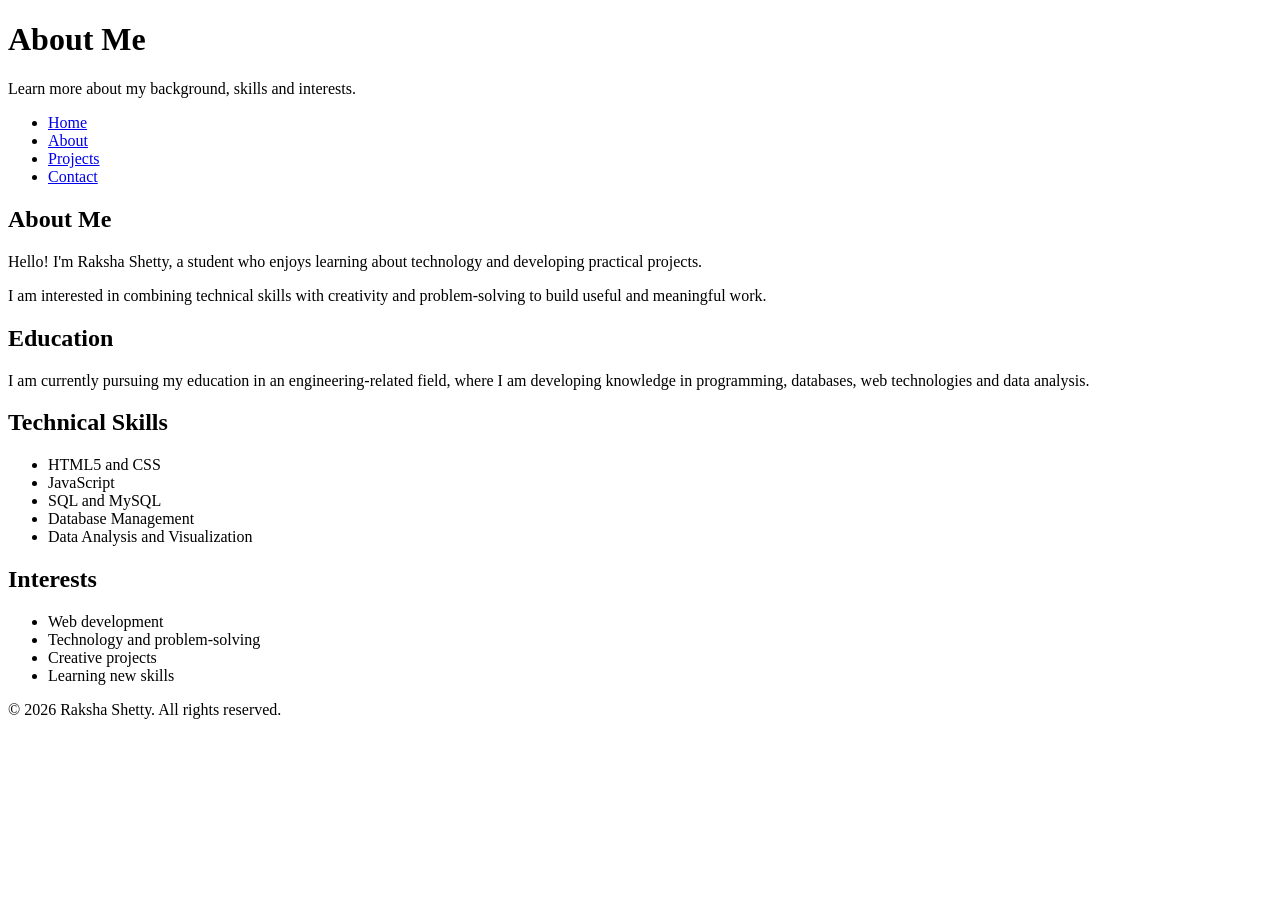
==== about.html @ a3a9cb01 "Create about.html" ====
<!DOCTYPE html>
<html lang="en">

<head>
    <meta charset="UTF-8">

    <meta name="viewport" content="width=device-width, initial-scale=1.0">

    <meta name="description"
        content="Learn more about Raksha Shetty, including her education, technical skills and areas of interest.">

    <meta name="author" content="Raksha Shetty">

    <title>About Raksha Shetty | Personal Portfolio</title>

    <link rel="stylesheet" href="css/style.css">
</head>

<body>

    <header>
        <h1>About Me</h1>
        <p>Learn more about my background, skills and interests.</p>
    </header>

    <nav aria-label="Main navigation">
        <ul>
            <li>
                <a href="index.html">Home</a>
            </li>

            <li>
                <a href="about.html" aria-current="page">About</a>
            </li>

            <li>
                <a href="projects.html">Projects</a>
            </li>

            <li>
                <a href="contact.html">Contact</a>
            </li>
        </ul>
    </nav>

    <main>

        <section aria-labelledby="about-heading">
            <h2 id="about-heading">About Me</h2>

            <p>
                Hello! I'm Raksha Shetty, a student who enjoys learning
                about technology and developing practical projects.
            </p>

            <p>
                I am interested in combining technical skills with
                creativity and problem-solving to build useful and
                meaningful work.
            </p>
        </section>


        <section aria-labelledby="education-heading">
            <h2 id="education-heading">Education</h2>

            <p>
                I am currently pursuing my education in an
                engineering-related field, where I am developing
                knowledge in programming, databases, web technologies
                and data analysis.
            </p>
        </section>


        <section aria-labelledby="skills-heading">
            <h2 id="skills-heading">Technical Skills</h2>

            <ul>
                <li>HTML5 and CSS</li>
                <li>JavaScript</li>
                <li>SQL and MySQL</li>
                <li>Database Management</li>
                <li>Data Analysis and Visualization</li>
            </ul>
        </section>


        <section aria-labelledby="interests-heading">
            <h2 id="interests-heading">Interests</h2>

            <ul>
                <li>Web development</li>
                <li>Technology and problem-solving</li>
                <li>Creative projects</li>
                <li>Learning new skills</li>
            </ul>
        </section>

    </main>

    <footer>
        <p>&copy; 2026 Raksha Shetty. All rights reserved.</p>
    </footer>

</body>

</html>
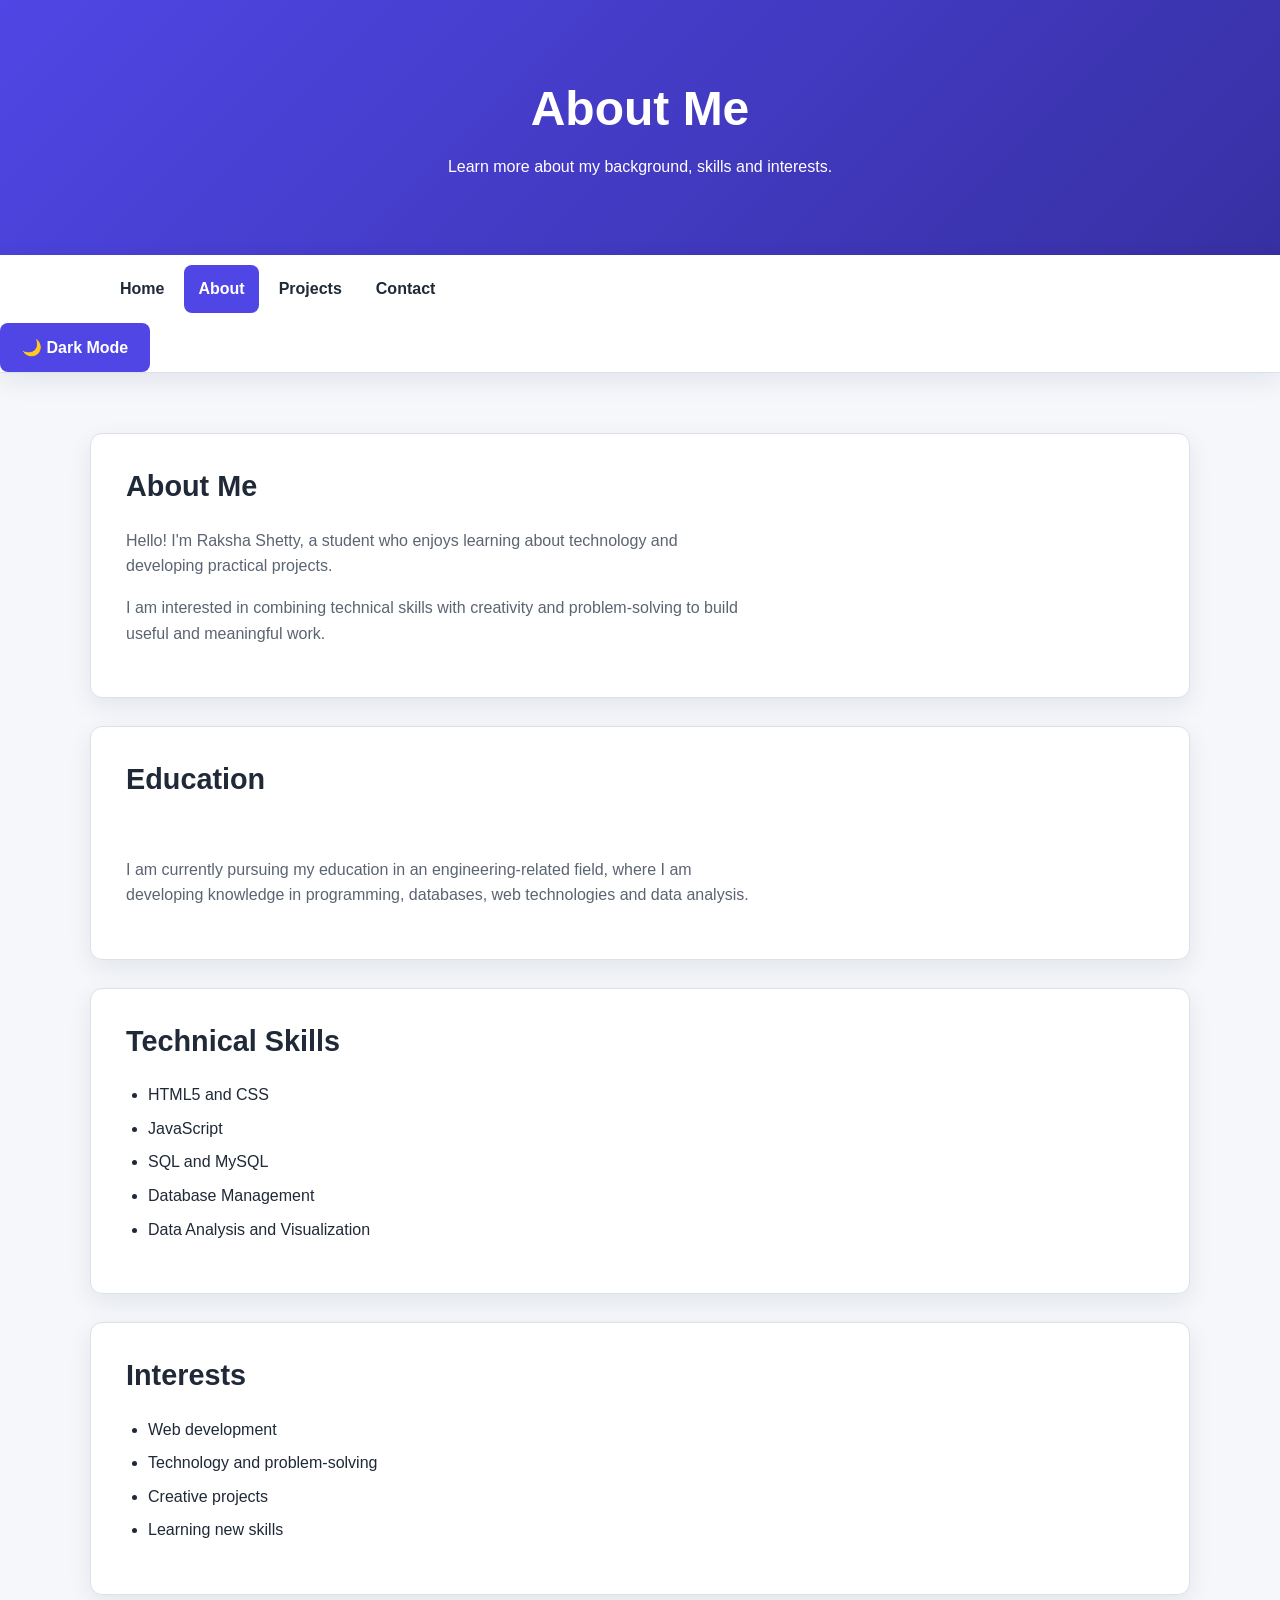
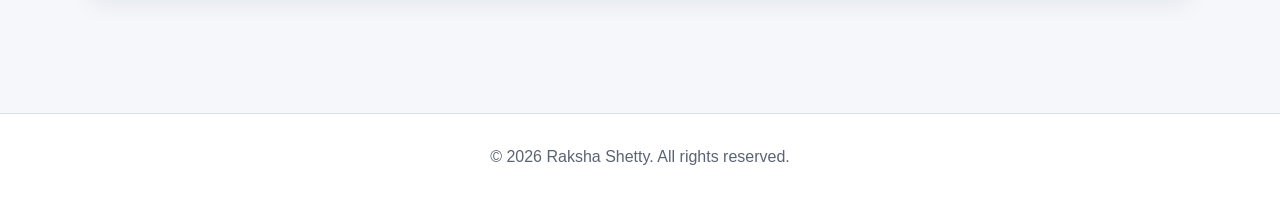
==== commit 7927b38f: "Update about.html" ====
--- a/about.html
+++ b/about.html
@@ -41,6 +41,12 @@
                 <a href="contact.html">Contact</a>
             </li>
         </ul>
+        <button
+    type="button"
+    id="theme-toggle"
+    aria-label="Switch to dark mode">
+    🌙 Dark Mode
+</button>
     </nav>
 
     <main>
@@ -102,7 +108,7 @@
     <footer>
         <p>&copy; 2026 Raksha Shetty. All rights reserved.</p>
     </footer>
-
+<script src="script.js"></script>
 </body>
 
 </html>
--- a/css/style.css
+++ b/css/style.css
@@ -0,0 +1,576 @@
+/* =========================================================
+   PERSONAL PORTFOLIO
+   Advanced CSS3 & Responsive Architecture
+   ========================================================= */
+
+
+/* =========================================================
+   1. CSS VARIABLES
+   ========================================================= */
+
+:root {
+    --background: #f5f7fb;
+    --surface: #ffffff;
+    --surface-alt: #eef2f7;
+
+    --text: #1f2937;
+    --text-light: #5b6472;
+
+    --primary: #4f46e5;
+    --primary-dark: #3730a3;
+
+    --border: #dbe1e8;
+
+    --shadow: 0 8px 24px rgba(15, 23, 42, 0.08);
+    --shadow-hover: 0 14px 32px rgba(15, 23, 42, 0.14);
+
+    --radius: 12px;
+
+    --max-width: 1100px;
+
+    --transition: 0.25s ease;
+}
+
+
+/* =========================================================
+   2. DARK THEME
+   ========================================================= */
+
+body.dark-theme {
+    --background: #111827;
+    --surface: #1f2937;
+    --surface-alt: #273449;
+
+    --text: #f3f4f6;
+    --text-light: #cbd5e1;
+
+    --primary: #818cf8;
+    --primary-dark: #a5b4fc;
+
+    --border: #374151;
+
+    --shadow: 0 8px 24px rgba(0, 0, 0, 0.25);
+    --shadow-hover: 0 14px 32px rgba(0, 0, 0, 0.35);
+}
+
+
+/* =========================================================
+   3. GLOBAL RESET
+   ========================================================= */
+
+* {
+    box-sizing: border-box;
+}
+
+html {
+    scroll-behavior: smooth;
+}
+
+body {
+    margin: 0;
+
+    font-family:
+        Arial,
+        Helvetica,
+        sans-serif;
+
+    line-height: 1.6;
+
+    background-color: var(--background);
+    color: var(--text);
+
+    transition:
+        background-color var(--transition),
+        color var(--transition);
+}
+
+
+/* =========================================================
+   4. TYPOGRAPHY
+   ========================================================= */
+
+h1,
+h2,
+h3 {
+    line-height: 1.2;
+}
+
+h1 {
+    font-size: 2.2rem;
+    margin: 0 0 12px;
+}
+
+h2 {
+    font-size: 1.8rem;
+    margin-top: 0;
+}
+
+h3 {
+    font-size: 1.3rem;
+}
+
+p {
+    max-width: 70ch;
+    color: var(--text-light);
+}
+
+
+/* =========================================================
+   5. HEADER
+   ========================================================= */
+
+header {
+    padding: 60px 20px 45px;
+
+    text-align: center;
+
+    background:
+        linear-gradient(
+            135deg,
+            var(--primary),
+            var(--primary-dark)
+        );
+
+    color: #ffffff;
+}
+
+header h1 {
+    color: #ffffff;
+}
+
+header p {
+    margin-left: auto;
+    margin-right: auto;
+    color: #ffffff;
+}
+
+
+/* =========================================================
+   6. NAVIGATION
+   Flexbox used for localized alignment
+   ========================================================= */
+
+nav {
+    position: sticky;
+    top: 0;
+    z-index: 100;
+
+    background-color: var(--surface);
+
+    border-bottom: 1px solid var(--border);
+
+    box-shadow: var(--shadow);
+}
+
+nav ul {
+    display: flex;
+
+    flex-direction: column;
+
+    align-items: stretch;
+
+    gap: 6px;
+
+    list-style: none;
+
+    max-width: var(--max-width);
+
+    margin: 0 auto;
+
+    padding: 10px 16px;
+}
+
+nav li {
+    flex: 1;
+}
+
+nav a {
+    display: block;
+
+    padding: 11px 14px;
+
+    border-radius: 8px;
+
+    text-align: center;
+
+    color: var(--text);
+
+    text-decoration: none;
+
+    font-weight: 600;
+
+    transition:
+        background-color var(--transition),
+        color var(--transition),
+        transform var(--transition);
+}
+
+nav a:hover {
+    background-color: var(--surface-alt);
+
+    color: var(--primary);
+
+    transform: translateY(-1px);
+}
+
+nav a[aria-current="page"] {
+    background-color: var(--primary);
+
+    color: #ffffff;
+}
+
+
+/* =========================================================
+   7. MAIN LAYOUT
+   ========================================================= */
+
+main {
+    width: min(100% - 32px, var(--max-width));
+
+    margin: 0 auto;
+
+    padding: 32px 0;
+}
+
+
+/* =========================================================
+   8. SECTIONS
+   ========================================================= */
+
+section {
+    margin-bottom: 28px;
+
+    padding: 28px;
+
+    background-color: var(--surface);
+
+    border: 1px solid var(--border);
+
+    border-radius: var(--radius);
+
+    box-shadow: var(--shadow);
+
+    transition:
+        transform var(--transition),
+        box-shadow var(--transition),
+        background-color var(--transition);
+}
+
+section:hover {
+    transform: translateY(-2px);
+
+    box-shadow: var(--shadow-hover);
+}
+
+
+/* =========================================================
+   9. PROJECT GRID
+   CSS GRID used for two-dimensional layout
+   ========================================================= */
+
+main > section:nth-child(2) {
+    display: grid;
+
+    grid-template-columns: 1fr;
+
+    gap: 20px;
+}
+
+
+/*
+   Keep the section heading and introductory text
+   spanning the full grid width.
+*/
+
+main > section:nth-child(2) > h2,
+main > section:nth-child(2) > p {
+    grid-column: 1 / -1;
+}
+
+
+/* =========================================================
+   10. PROJECT CARDS
+   ========================================================= */
+
+article {
+    padding: 22px;
+
+    background-color: var(--surface-alt);
+
+    border: 1px solid var(--border);
+
+    border-radius: 10px;
+
+    transition:
+        transform var(--transition),
+        box-shadow var(--transition),
+        border-color var(--transition);
+}
+
+article:hover {
+    transform: translateY(-4px);
+
+    box-shadow: var(--shadow-hover);
+
+    border-color: var(--primary);
+}
+
+article h3 {
+    margin-top: 0;
+
+    color: var(--primary);
+}
+
+article p {
+    margin-bottom: 10px;
+}
+
+
+/* =========================================================
+   11. LISTS
+   ========================================================= */
+
+ul {
+    padding-left: 22px;
+}
+
+main section ul li {
+    margin-bottom: 8px;
+}
+
+
+/* =========================================================
+   12. LINKS
+   ========================================================= */
+
+a {
+    color: var(--primary);
+
+    transition:
+        color var(--transition);
+}
+
+a:hover {
+    color: var(--primary-dark);
+}
+
+
+/* =========================================================
+   13. CONTACT FORM
+   ========================================================= */
+
+form {
+    display: flex;
+
+    flex-direction: column;
+
+    gap: 20px;
+
+    margin-top: 25px;
+}
+
+form div {
+    display: flex;
+
+    flex-direction: column;
+
+    gap: 7px;
+}
+
+label {
+    font-weight: 700;
+
+    color: var(--text);
+}
+
+input,
+textarea {
+    width: 100%;
+
+    padding: 12px 14px;
+
+    font: inherit;
+
+    color: var(--text);
+
+    background-color: var(--surface);
+
+    border: 2px solid var(--border);
+
+    border-radius: 8px;
+
+    transition:
+        border-color var(--transition),
+        box-shadow var(--transition),
+        background-color var(--transition);
+}
+
+textarea {
+    min-height: 150px;
+
+    resize: vertical;
+}
+
+input:focus,
+textarea:focus {
+    border-color: var(--primary);
+
+    box-shadow:
+        0 0 0 3px rgba(79, 70, 229, 0.15);
+
+    outline: none;
+}
+
+
+/* =========================================================
+   14. BUTTON
+   ========================================================= */
+
+button {
+    width: fit-content;
+
+    padding: 12px 22px;
+
+    border: none;
+
+    border-radius: 8px;
+
+    background-color: var(--primary);
+
+    color: #ffffff;
+
+    font: inherit;
+
+    font-weight: 700;
+
+    cursor: pointer;
+
+    transition:
+        background-color var(--transition),
+        transform var(--transition),
+        box-shadow var(--transition);
+}
+
+button:hover {
+    background-color: var(--primary-dark);
+
+    transform: translateY(-2px);
+
+    box-shadow: var(--shadow);
+}
+
+
+/* =========================================================
+   15. KEYBOARD ACCESSIBILITY
+   ========================================================= */
+
+a:focus-visible,
+button:focus-visible,
+input:focus-visible,
+textarea:focus-visible,
+select:focus-visible {
+    outline: 3px solid var(--primary);
+
+    outline-offset: 3px;
+}
+
+
+/* =========================================================
+   16. FOOTER
+   ========================================================= */
+
+footer {
+    margin-top: 30px;
+
+    padding: 30px 20px;
+
+    text-align: center;
+
+    background-color: var(--surface);
+
+    border-top: 1px solid var(--border);
+}
+
+footer p {
+    margin: 0 auto;
+
+    color: var(--text-light);
+}
+
+
+/* =========================================================
+   17. TABLET RESPONSIVE DESIGN
+   ========================================================= */
+
+@media (min-width: 600px) {
+
+    nav ul {
+        flex-direction: row;
+
+        align-items: center;
+    }
+
+    nav li {
+        flex: 0 1 auto;
+    }
+
+    main {
+        padding: 45px 0;
+    }
+
+    main > section:nth-child(2) {
+        grid-template-columns: repeat(2, 1fr);
+    }
+
+}
+
+
+/* =========================================================
+   18. DESKTOP RESPONSIVE DESIGN
+   ========================================================= */
+
+@media (min-width: 900px) {
+
+    h1 {
+        font-size: 3rem;
+    }
+
+    header {
+        padding: 80px 20px 60px;
+    }
+
+    main {
+        padding: 60px 0;
+    }
+
+    main > section:nth-child(2) {
+        grid-template-columns:
+            repeat(3, 1fr);
+    }
+
+    section {
+        padding: 35px;
+    }
+
+}
+
+
+/* =========================================================
+   19. REDUCED MOTION ACCESSIBILITY
+   ========================================================= */
+
+@media (prefers-reduced-motion: reduce) {
+
+    html {
+        scroll-behavior: auto;
+    }
+
+    *,
+    *::before,
+    *::after {
+        transition: none !important;
+
+        animation: none !important;
+    }
+
+}
